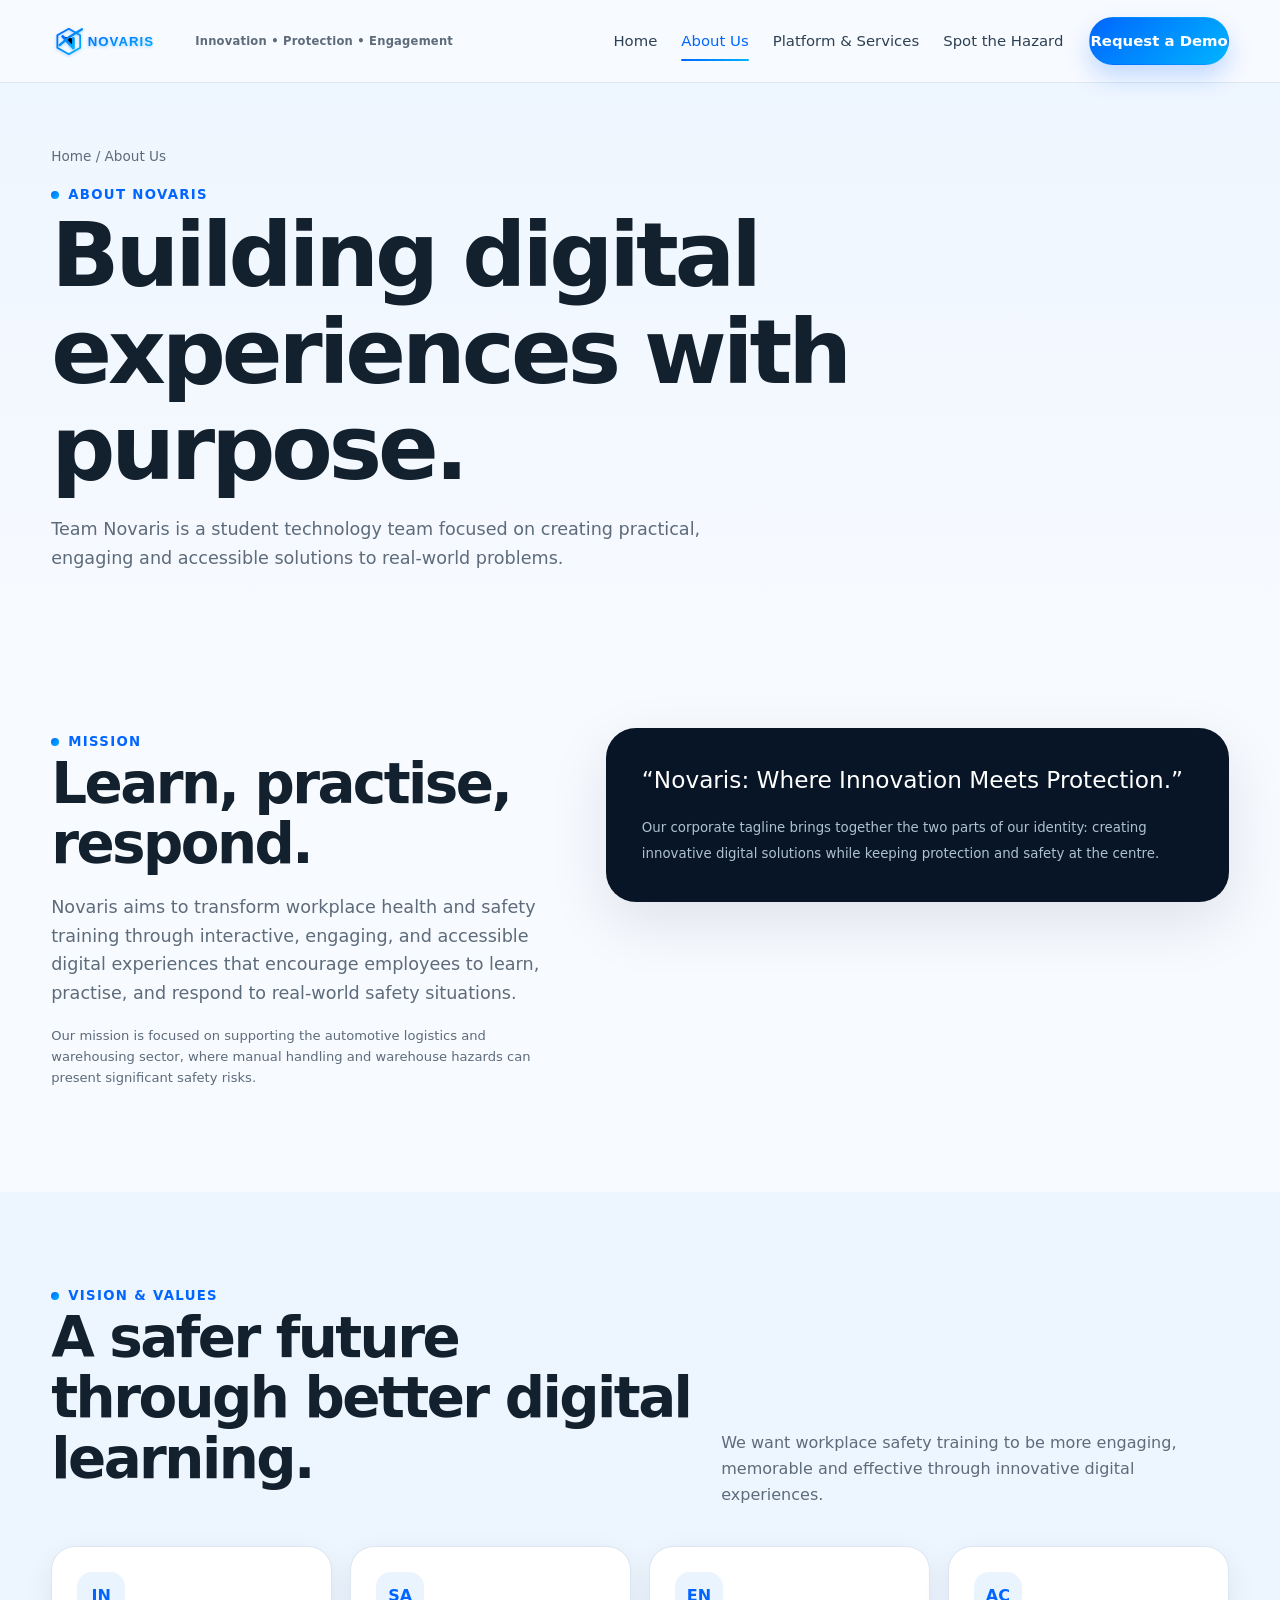
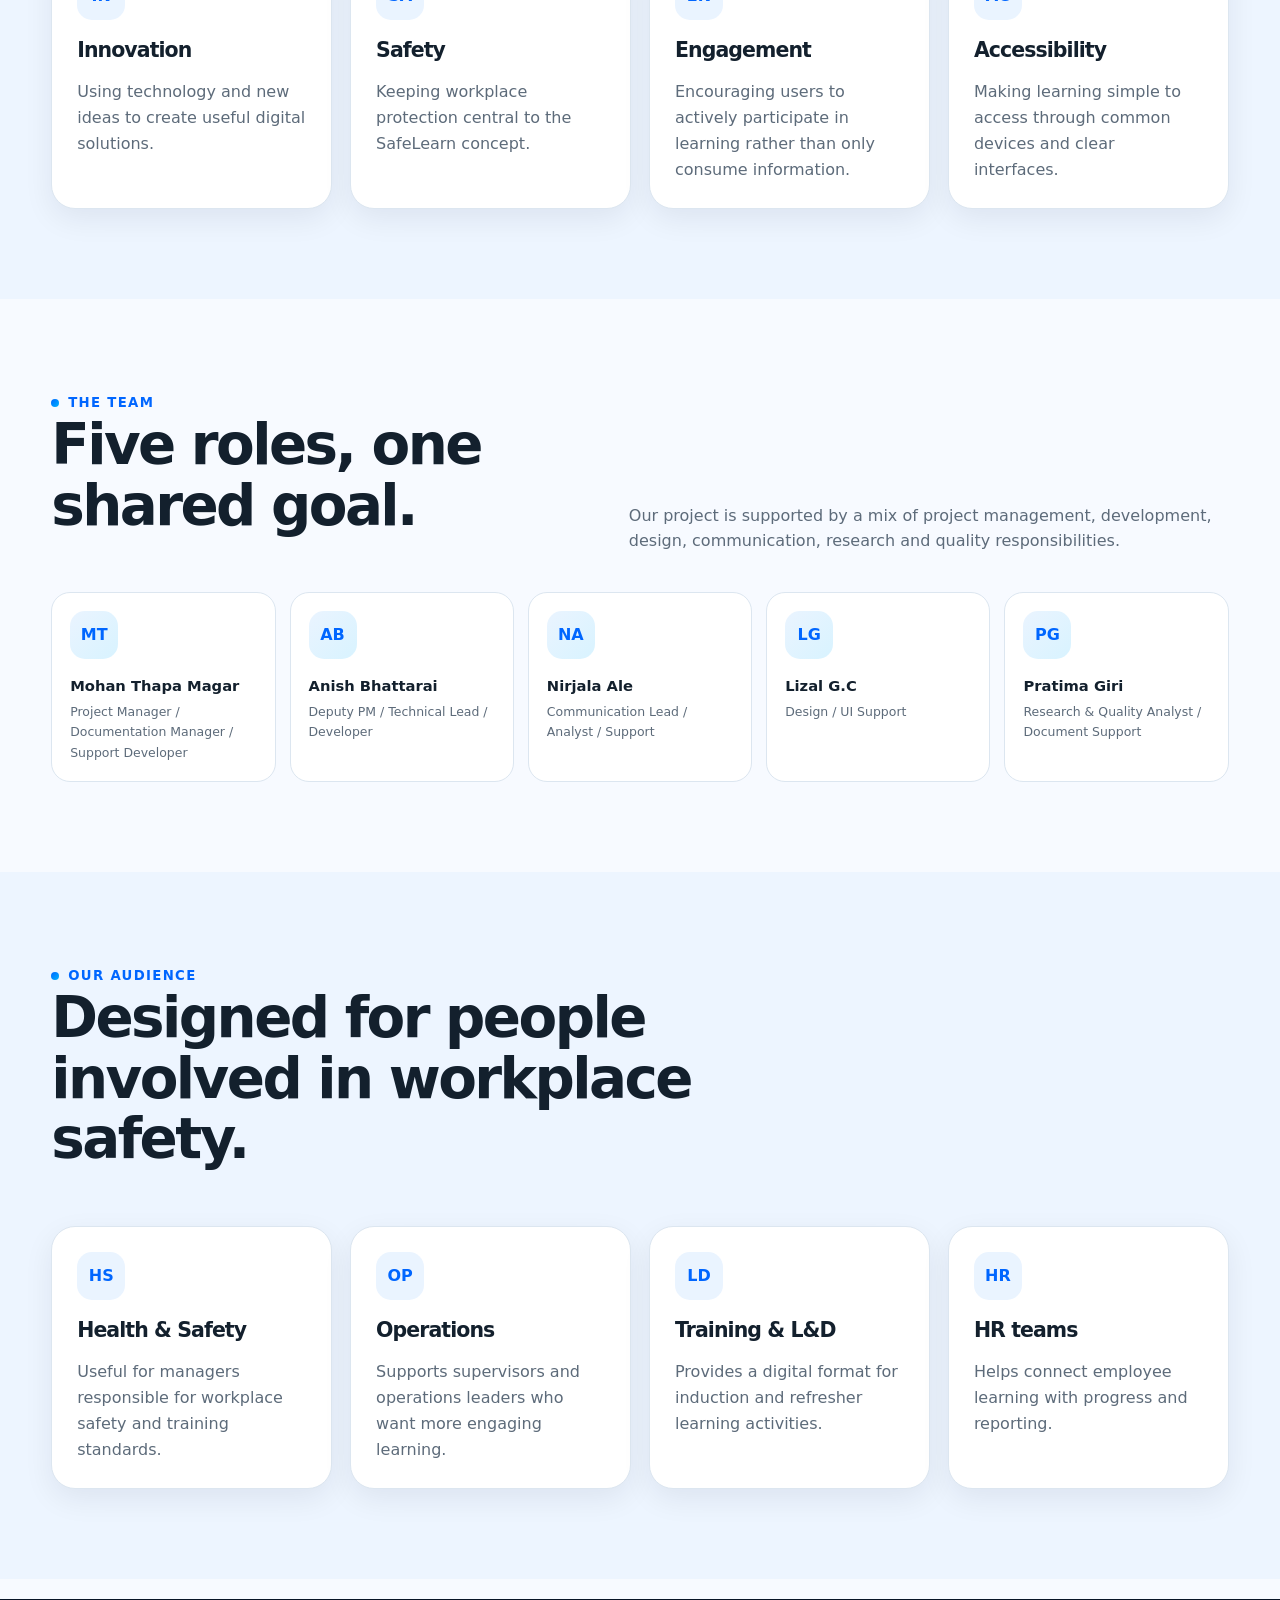
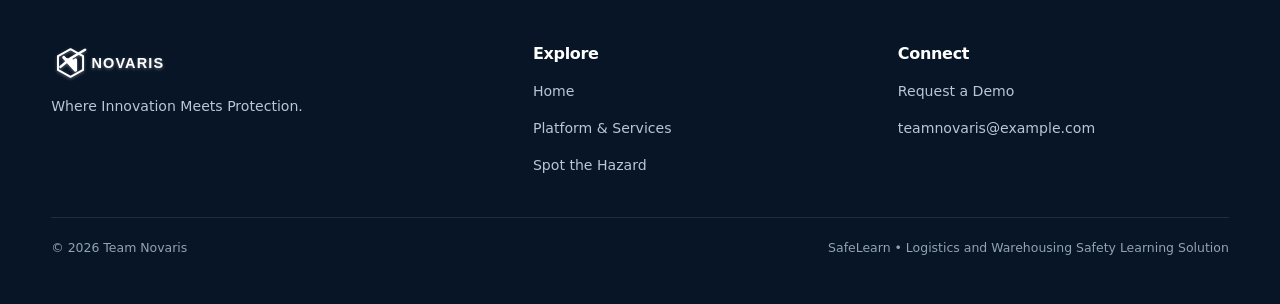
==== about.html @ fcd4462e "First commit" ====
<!doctype html>
<html lang="en"><head><meta charset="utf-8"><meta name="viewport" content="width=device-width,initial-scale=1"><title>About Us | Novaris</title><meta name="description" content="Learn about Team Novaris, its mission, vision and values."><link rel="icon" href="assets/novaris-icon.svg" type="image/svg+xml"><link rel="stylesheet" href="css/style.css"></head>
<body><a class="skip" href="#main">Skip to content</a>
<header class="nav"><div class="container nav-inner"><a class="brand" href="index.html"><img src="assets/novaris-logo.svg" alt="Novaris"><span class="brand-sub">Innovation • Protection • Engagement</span></a><button class="menu-btn" aria-label="Open navigation" aria-expanded="false">☰</button><nav class="nav-links"><a href="index.html">Home</a><a href="about.html" aria-current="page">About Us</a><a href="platform.html">Platform & Services</a><a href="campaign.html">Spot the Hazard</a><a class="btn btn-primary nav-cta" href="contact.html">Request a Demo</a></nav></div></header>
<main id="main">
<section class="page-hero"><div class="container"><div class="breadcrumb">Home / About Us</div><div class="eyebrow">About Novaris</div><h1>Building digital experiences with purpose.</h1><p class="lead">Team Novaris is a student technology team focused on creating practical, engaging and accessible solutions to real-world problems.</p></div></section>
<section class="section"><div class="container split"><div class="reveal"><div class="eyebrow">Mission</div><h2>Learn, practise, respond.</h2><p class="lead">Novaris aims to transform workplace health and safety training through interactive, engaging, and accessible digital experiences that encourage employees to learn, practise, and respond to real-world safety situations.</p><p class="note">Our mission is focused on supporting the automotive logistics and warehousing sector, where manual handling and warehouse hazards can present significant safety risks.</p></div><div class="quote reveal"><p>“Novaris: Where Innovation Meets Protection.”</p><small>Our corporate tagline brings together the two parts of our identity: creating innovative digital solutions while keeping protection and safety at the centre.</small></div></div></section>
<section class="section soft"><div class="container"><div class="section-head reveal"><div><div class="eyebrow">Vision & values</div><h2>A safer future through better digital learning.</h2></div><p>We want workplace safety training to be more engaging, memorable and effective through innovative digital experiences.</p></div><div class="cards-4"><article class="card reveal"><div class="icon">IN</div><h3>Innovation</h3><p>Using technology and new ideas to create useful digital solutions.</p></article><article class="card reveal"><div class="icon">SA</div><h3>Safety</h3><p>Keeping workplace protection central to the SafeLearn concept.</p></article><article class="card reveal"><div class="icon">EN</div><h3>Engagement</h3><p>Encouraging users to actively participate in learning rather than only consume information.</p></article><article class="card reveal"><div class="icon">AC</div><h3>Accessibility</h3><p>Making learning simple to access through common devices and clear interfaces.</p></article></div></div></section>
<section class="section"><div class="container"><div class="section-head reveal"><div><div class="eyebrow">The team</div><h2>Five roles, one shared goal.</h2></div><p>Our project is supported by a mix of project management, development, design, communication, research and quality responsibilities.</p></div><div class="team-grid"><article class="person reveal"><div class="avatar">MT</div><strong>Mohan Thapa Magar</strong><span>Project Manager / Documentation Manager / Support Developer</span></article><article class="person reveal"><div class="avatar">AB</div><strong>Anish Bhattarai</strong><span>Deputy PM / Technical Lead / Developer</span></article><article class="person reveal"><div class="avatar">NA</div><strong>Nirjala Ale</strong><span>Communication Lead / Analyst / Support</span></article><article class="person reveal"><div class="avatar">LG</div><strong>Lizal G.C</strong><span>Design / UI Support</span></article><article class="person reveal"><div class="avatar">PG</div><strong>Pratima Giri</strong><span>Research & Quality Analyst / Document Support</span></article></div></div></section>
<section class="section soft"><div class="container"><div class="section-head reveal"><div><div class="eyebrow">Our audience</div><h2>Designed for people involved in workplace safety.</h2></div></div><div class="cards-4"><article class="card reveal"><div class="icon">HS</div><h3>Health & Safety</h3><p>Useful for managers responsible for workplace safety and training standards.</p></article><article class="card reveal"><div class="icon">OP</div><h3>Operations</h3><p>Supports supervisors and operations leaders who want more engaging learning.</p></article><article class="card reveal"><div class="icon">LD</div><h3>Training & L&amp;D</h3><p>Provides a digital format for induction and refresher learning activities.</p></article><article class="card reveal"><div class="icon">HR</div><h3>HR teams</h3><p>Helps connect employee learning with progress and reporting.</p></article></div></div></section>
</main>
<footer class="footer"><div class="container"><div class="footer-grid"><div class="footer-brand"><img src="assets/novaris-logo.svg" alt="Novaris"><p>Where Innovation Meets Protection.</p></div><div><h3>Explore</h3><p><a href="index.html">Home</a></p><p><a href="platform.html">Platform & Services</a></p><p><a href="campaign.html">Spot the Hazard</a></p></div><div><h3>Connect</h3><p><a href="contact.html">Request a Demo</a></p><p><a href="mailto:teamnovaris@example.com">teamnovaris@example.com</a></p></div></div><div class="footer-bottom"><span>© <span id="year"></span> Team Novaris</span><span>SafeLearn • Logistics and Warehousing Safety Learning Solution</span></div></div></footer><script src="js/main.js"></script></body></html>
---- css/style.css ----
:root{
  --blue:#0066ff;
  --cyan:#00b4ff;
  --navy:#081526;
  --ink:#13202d;
  --muted:#5d6b7a;
  --bg:#f7faff;
  --panel:#ffffff;
  --line:#dce6f0;
  --soft:#eaf4ff;
  --soft2:#eef8ff;
  --success:#16794b;
  --shadow:0 20px 60px rgba(8,21,38,.10);
  --shadow-sm:0 10px 30px rgba(8,21,38,.07);
  --radius:24px;
  --max:1180px;
}
*{box-sizing:border-box}
html{scroll-behavior:smooth}
body{margin:0;background:var(--bg);color:var(--ink);font-family:Inter,ui-sans-serif,system-ui,-apple-system,BlinkMacSystemFont,"Segoe UI",sans-serif;line-height:1.62}
body.nav-open{overflow:hidden}
a{color:inherit;text-decoration:none}
button,input,textarea,select{font:inherit}
img{max-width:100%;display:block}
.container{width:min(92%,var(--max));margin:0 auto}
.skip{position:absolute;left:-9999px;top:10px}.skip:focus{left:10px;z-index:99;background:#fff;padding:10px;border-radius:8px}

.nav{position:sticky;top:0;z-index:40;background:rgba(247,250,255,.90);backdrop-filter:blur(16px);border-bottom:1px solid rgba(220,230,240,.92)}
.nav-inner{height:82px;display:flex;align-items:center;justify-content:space-between;gap:24px}
.brand{display:flex;align-items:center;gap:12px;font-weight:900;letter-spacing:-.03em}.brand img{width:132px;height:auto}.brand-sub{font-size:.72rem;color:var(--muted);font-weight:650;letter-spacing:.02em}
.nav-links{display:flex;align-items:center;gap:24px;color:#2e4053;font-size:.93rem}.nav-links a{position:relative;padding:8px 0}.nav-links a:hover,.nav-links a[aria-current="page"]{color:var(--blue)}.nav-links a[aria-current="page"]::after{content:"";position:absolute;left:0;right:0;bottom:0;height:2px;background:linear-gradient(90deg,var(--blue),var(--cyan));border-radius:99px}
.nav-cta{margin-left:2px}.menu-btn{display:none;border:0;background:transparent;font-size:1.6rem;color:var(--navy);cursor:pointer}
.btn{display:inline-flex;align-items:center;justify-content:center;gap:9px;min-height:48px;padding:12px 19px;border-radius:999px;border:1px solid transparent;font-weight:800;cursor:pointer;transition:transform .18s ease,box-shadow .18s ease,background .18s ease,border-color .18s ease}.btn:hover{transform:translateY(-1px)}.btn-primary{color:#fff;background:linear-gradient(135deg,var(--blue),var(--cyan));box-shadow:0 12px 25px rgba(0,102,255,.22)}.btn-primary:hover{box-shadow:0 15px 30px rgba(0,102,255,.28)}.btn-outline{background:#fff;border-color:var(--line)}.btn-outline:hover{border-color:#b6cee4}.btn-ghost{background:transparent}
.hero{position:relative;overflow:hidden;padding:86px 0 70px;background:linear-gradient(180deg,#f8fbff 0%,#eef6ff 100%)}.hero::before,.hero::after{content:"";position:absolute;border:1px solid rgba(0,102,255,.08);transform:rotate(20deg);border-radius:28px}.hero::before{width:220px;height:220px;right:3%;top:12%}.hero::after{width:150px;height:150px;left:4%;bottom:-60px}
.hero-grid{display:grid;grid-template-columns:1.08fr .92fr;gap:58px;align-items:center;position:relative;z-index:1}.eyebrow{display:inline-flex;align-items:center;gap:9px;color:var(--blue);font-size:.83rem;font-weight:900;letter-spacing:.10em;text-transform:uppercase}.eyebrow::before{content:"";width:8px;height:8px;border-radius:50%;background:linear-gradient(135deg,var(--blue),var(--cyan))}
h1,h2,h3{line-height:1.08;letter-spacing:-.045em;margin:0 0 18px}h1{font-size:clamp(3.2rem,7vw,5.9rem);max-width:820px}h2{font-size:clamp(2.2rem,4.4vw,3.65rem)}h3{font-size:1.28rem}.lead{max-width:700px;font-size:1.10rem;color:var(--muted)}
.actions{display:flex;flex-wrap:wrap;gap:12px;margin-top:28px}.note{margin-top:16px;font-size:.82rem;color:var(--muted)}
.hero-visual{background:var(--navy);border-radius:32px;padding:24px;box-shadow:var(--shadow);overflow:hidden;position:relative}.hero-visual::after{content:"";position:absolute;width:180px;height:180px;border-radius:50%;right:-60px;top:-70px;background:linear-gradient(135deg,var(--blue),var(--cyan));opacity:.75}.visual-head{display:flex;justify-content:space-between;align-items:center;position:relative;z-index:2;color:white}.visual-head strong{font-size:1.05rem}.status{display:inline-flex;align-items:center;gap:8px;border-radius:999px;padding:7px 11px;background:rgba(255,255,255,.10);border:1px solid rgba(255,255,255,.14);font-size:.77rem}.status i{width:7px;height:7px;border-radius:50%;background:#63e39d;display:inline-block}
.dashboard{margin-top:22px;background:#f7fbff;border-radius:23px;padding:18px;color:var(--ink);position:relative;z-index:2}.dashboard-top{display:flex;justify-content:space-between;gap:14px;align-items:center}.dashboard-top small{color:var(--muted)}.xp{font-weight:900;color:var(--blue)}.kpi-grid{display:grid;grid-template-columns:repeat(3,1fr);gap:10px;margin-top:16px}.kpi{border:1px solid var(--line);border-radius:15px;padding:14px;background:#fff}.kpi strong{display:block;font-size:1.35rem}.kpi span{font-size:.76rem;color:var(--muted)}.module-list{display:grid;gap:9px;margin-top:16px}.module-row{display:flex;align-items:center;gap:11px;border:1px solid var(--line);border-radius:14px;background:#fff;padding:11px 12px}.module-icon{width:33px;height:33px;border-radius:11px;background:var(--soft);display:grid;place-items:center;color:var(--blue);font-weight:900}.module-row strong{font-size:.82rem}.module-row span{margin-left:auto;font-size:.75rem;color:var(--success);font-weight:800}
.section{padding:90px 0}.section.soft{background:#edf5ff}.section-head{display:flex;justify-content:space-between;align-items:end;gap:30px;margin-bottom:38px}.section-head > div:first-child{max-width:640px}.section-head p{max-width:600px;color:var(--muted);margin:0}.center{text-align:center}.center p{margin-left:auto;margin-right:auto}
.cards-3{display:grid;grid-template-columns:repeat(3,1fr);gap:18px}.cards-4{display:grid;grid-template-columns:repeat(4,1fr);gap:18px}.card{background:var(--panel);border:1px solid var(--line);border-radius:var(--radius);padding:25px;box-shadow:var(--shadow-sm)}.icon{width:48px;height:48px;border-radius:15px;background:var(--soft);color:var(--blue);display:grid;place-items:center;font-weight:900;margin-bottom:19px}.card p{color:var(--muted);margin:0}.card small{color:var(--muted)}
.stats{display:grid;grid-template-columns:repeat(4,1fr);background:var(--line);gap:1px;border:1px solid var(--line);border-radius:22px;overflow:hidden}.stat{background:#fff;padding:24px}.stat strong{display:block;font-size:2.2rem;letter-spacing:-.04em}.stat span{color:var(--muted);font-size:.9rem}
.product-grid{display:grid;grid-template-columns:1.05fr .95fr;gap:24px;align-items:stretch}.product-shot{background:var(--navy);border-radius:28px;overflow:hidden;box-shadow:var(--shadow)}.browser-bar{padding:12px 17px;display:flex;align-items:center;gap:7px;color:#e7eef7;font-size:.82rem;border-bottom:1px solid rgba(255,255,255,.08)}.browser-dot{width:8px;height:8px;border-radius:50%;background:#718196}.browser-title{margin-left:7px;opacity:.82}.screen{padding:20px;background:#f7fbff;min-height:360px}.screen-grid{display:grid;grid-template-columns:95px 1fr;gap:13px}.side{background:#10243a;border-radius:16px;padding:13px;color:#c9d7e5}.side b{display:block;color:#fff;font-size:.84rem;margin-bottom:15px}.side div{font-size:.72rem;padding:8px 6px;border-radius:10px;margin-bottom:4px}.side div.active{background:rgba(255,255,255,.10);color:#fff}.screen-main{display:grid;gap:12px}.screen-welcome{background:#fff;border:1px solid var(--line);border-radius:16px;padding:16px;display:flex;justify-content:space-between;gap:16px}.screen-welcome strong{font-size:1.05rem}.screen-welcome span{font-weight:900;color:var(--blue)}.mini-grid{display:grid;grid-template-columns:repeat(3,1fr);gap:10px}.mini{background:#fff;border:1px solid var(--line);border-radius:14px;padding:12px}.mini b{display:block;font-size:1.1rem}.mini span{font-size:.7rem;color:var(--muted)}.progress{background:#fff;border:1px solid var(--line);border-radius:16px;padding:14px}.bar{height:9px;border-radius:999px;background:#e6edf4;overflow:hidden;margin-top:10px}.bar i{display:block;height:100%;width:72%;background:linear-gradient(90deg,var(--blue),var(--cyan));border-radius:999px}
.feature-list{display:grid;gap:14px}.feature{display:flex;gap:13px;align-items:flex-start}.feature-mark{width:30px;height:30px;border-radius:50%;background:#e4f0ff;color:var(--blue);display:grid;place-items:center;flex:none;font-size:.82rem;font-weight:900}.feature strong{display:block;margin-bottom:4px}.feature p{color:var(--muted);margin:0}
.team-grid{display:grid;grid-template-columns:repeat(5,1fr);gap:14px}.person{background:#fff;border:1px solid var(--line);border-radius:19px;padding:18px}.avatar{width:48px;height:48px;border-radius:15px;background:linear-gradient(135deg,#eaf4ff,#d8f3ff);display:grid;place-items:center;color:var(--blue);font-weight:900;margin-bottom:15px}.person strong{display:block;font-size:.92rem}.person span{display:block;color:var(--muted);font-size:.78rem;margin-top:4px}
.split{display:grid;grid-template-columns:.9fr 1.1fr;gap:45px;align-items:start}.quote{background:var(--navy);color:#fff;border-radius:30px;padding:36px;box-shadow:var(--shadow)}.quote p{font-size:1.45rem;line-height:1.38;margin:0 0 18px}.quote small{color:#afc0d1}.check-grid{display:grid;gap:14px}.check{display:flex;gap:12px;align-items:flex-start}.check b{display:block}.check p{margin:3px 0 0;color:var(--muted);font-size:.92rem}.checkmark{width:28px;height:28px;border-radius:50%;background:#e4f7ee;color:var(--success);display:grid;place-items:center;flex:none;font-weight:900}
.campaign{background:linear-gradient(135deg,#061321,#12375e);color:#fff;border-radius:32px;padding:35px;overflow:hidden;position:relative}.campaign::after{content:"";position:absolute;width:260px;height:260px;right:-85px;top:-100px;border:40px solid rgba(0,180,255,.12);border-radius:50%}.campaign-grid{display:grid;grid-template-columns:.92fr 1.08fr;gap:30px;align-items:center;position:relative;z-index:1}.campaign p{color:#bfd1e4}.hazard-board{background:#f6faff;border-radius:22px;padding:17px;color:var(--ink)}.hazard-scene{position:relative;height:270px;border:2px solid #d7e4ef;border-radius:16px;background:linear-gradient(#f2f7fb 0 58%,#dce6ef 58% 100%);overflow:hidden}.warehouse-wall{position:absolute;inset:0 0 42% 0;background:repeating-linear-gradient(90deg,rgba(121,146,171,.18) 0 1px,transparent 1px 65px)}.floor-line{position:absolute;left:6%;right:6%;bottom:22%;height:5px;background:#bdc9d6;opacity:.85}.rack{position:absolute;width:125px;height:125px;border:7px solid #586b7e;border-top-width:8px;left:11%;top:13%;box-shadow:inset 0 -34px 0 rgba(255,255,255,.55)}.rack::before,.rack::after{content:"";position:absolute;top:42px;left:-7px;right:-7px;height:7px;background:#586b7e}.rack::after{top:83px}.box{position:absolute;width:28px;height:23px;background:#b8894a;border:2px solid #936c38}.box.b1{left:25%;top:31%}.box.b2{left:31%;top:30%}.box.b3{left:24%;top:46%}.pallet{position:absolute;right:12%;bottom:14%;width:125px;height:22px;background:#b78952;border:3px solid #8e6337;border-radius:4px}.load{position:absolute;right:19%;bottom:23%;width:65px;height:55px;background:#d29a58;border:3px solid #9a6a36}.person-shape{position:absolute;left:53%;bottom:18%;width:26px;height:75px;background:#2a516f;border-radius:10px 10px 7px 7px}.person-shape::before{content:"";position:absolute;width:25px;height:25px;border-radius:50%;background:#e1b38a;left:1px;top:-23px}.spill{position:absolute;left:70%;bottom:18%;width:72px;height:30px;background:rgba(41,124,195,.34);border-radius:50%;filter:blur(.3px)}.cable{position:absolute;left:42%;bottom:13%;width:115px;height:5px;background:#1b2732;border-radius:99px;transform:rotate(12deg)}.smoke{position:absolute;right:35%;top:22%;width:80px;height:48px;border-radius:50%;background:rgba(130,143,155,.28)}
.hotspot{position:absolute;width:34px;height:34px;border-radius:50%;border:3px solid #fff;background:var(--blue);color:#fff;font-weight:900;display:grid;place-items:center;cursor:pointer;box-shadow:0 7px 18px rgba(0,0,0,.16);transition:.18s}.hotspot:hover{transform:scale(1.06)}.hotspot.found{background:var(--success)}.hotspot.h1{left:67%;bottom:31%}.hotspot.h2{left:39%;bottom:10%}.hotspot.h3{left:24%;top:22%}.hotspot.h4{right:9%;bottom:27%}.hotspot.h5{right:31%;top:17%}
.campaign-controls{display:flex;justify-content:space-between;align-items:center;gap:12px;margin-top:12px}.campaign-score{font-weight:900;color:var(--blue);font-size:.9rem}.hazard-info{min-height:42px;margin-top:10px;color:var(--muted);font-size:.84rem}.tiny{font-size:.75rem;color:var(--muted)}
.form-grid{display:grid;grid-template-columns:1fr 1fr;gap:15px}.form-card{background:#fff;border:1px solid var(--line);border-radius:25px;padding:26px;box-shadow:var(--shadow-sm)}.field{display:grid;gap:7px}.field.full{grid-column:1/-1}.field label{font-size:.88rem;font-weight:800}.field input,.field textarea,.field select{width:100%;padding:13px 14px;border:1px solid var(--line);border-radius:13px;background:#fbfdff;color:var(--ink);outline:none}.field input:focus,.field textarea:focus,.field select:focus{border-color:#7eb5ff;box-shadow:0 0 0 4px rgba(0,102,255,.09)}.field textarea{min-height:135px;resize:vertical}.form-actions{display:flex;align-items:center;justify-content:space-between;gap:14px;flex-wrap:wrap}.form-status{font-size:.85rem;color:var(--success);font-weight:750}.contact-box{display:grid;gap:13px}.contact-item{padding:15px 17px;background:#fff;border:1px solid var(--line);border-radius:16px}.contact-item span{display:block;color:var(--muted);font-size:.78rem}.contact-item strong{display:block;margin-top:3px}
.breadcrumb{font-size:.85rem;color:var(--muted);margin-bottom:14px}.page-hero{padding:62px 0 48px;background:linear-gradient(180deg,#eef6ff 0%,#f7faff 100%)}
.footer{background:var(--navy);color:#fff;margin-top:20px;padding:46px 0}.footer-grid{display:grid;grid-template-columns:1.15fr .85fr .85fr;gap:34px}.footer h3{font-size:1rem;letter-spacing:-.02em}.footer p,.footer a{color:#b8c6d5;font-size:.88rem}.footer a:hover{color:#fff}.footer-brand img{width:145px;filter:brightness(0) invert(1);margin-bottom:14px}.footer-bottom{display:flex;justify-content:space-between;gap:20px;flex-wrap:wrap;border-top:1px solid rgba(255,255,255,.10);margin-top:26px;padding-top:20px;color:#90a2b6;font-size:.78rem}
.fade-up{animation:fadeUp .65s ease both}@keyframes fadeUp{from{opacity:0;transform:translateY(10px)}to{opacity:1;transform:none}}
.reveal{opacity:0;transform:translateY(18px);transition:opacity .7s ease,transform .7s ease}.reveal.is-visible{opacity:1;transform:none}
@media(max-width:980px){.hero-grid,.product-grid,.split,.campaign-grid{grid-template-columns:1fr}.cards-4{grid-template-columns:repeat(2,1fr)}.team-grid{grid-template-columns:repeat(2,1fr)}.footer-grid{grid-template-columns:1fr 1fr}.section-head{display:block}.section-head p{margin-top:14px}.nav-links{display:none;position:fixed;top:82px;left:0;right:0;bottom:0;background:rgba(247,250,255,.98);padding:26px 4%;flex-direction:column;align-items:flex-start;gap:18px}.nav-links.open{display:flex}.menu-btn{display:block}.nav-cta{margin-left:0}.topbar{display:none}}
@media(max-width:650px){.hero{padding:62px 0 50px}h1{font-size:3rem}.section{padding:70px 0}.cards-3,.cards-4,.stats{grid-template-columns:1fr}.team-grid{grid-template-columns:1fr}.form-grid{grid-template-columns:1fr}.field.full{grid-column:auto}.footer-grid{grid-template-columns:1fr}.kpi-grid,.mini-grid{grid-template-columns:1fr}.screen-grid{grid-template-columns:1fr}.side{display:none}.hazard-scene{height:245px}.hero-visual{padding:18px}.brand-sub{display:none}}
@media(prefers-reduced-motion:reduce){html{scroll-behavior:auto}.fade-up,.reveal{animation:none;transition:none}}


/* Campaign concept card */
.campaign-card{background:linear-gradient(145deg,#081526,#0d3158);color:#fff;border-radius:24px;padding:32px;min-height:260px;display:flex;flex-direction:column;justify-content:center;box-shadow:0 18px 45px rgba(7,27,48,.18)}
.campaign-card h3{font-size:2rem;margin:8px 0 10px}.campaign-card p{color:#d9e7f5}.campaign-number{font-size:4rem;font-weight:800;line-height:1;opacity:.28}.campaign-tags{display:flex;gap:8px;flex-wrap:wrap;margin-top:16px}.campaign-tags span{border:1px solid rgba(255,255,255,.22);border-radius:999px;padding:7px 11px;font-size:.78rem;color:#e9f3fb}.campaign-card hr{width:100%;border:0;border-top:1px solid rgba(255,255,255,.15);margin:18px 0}
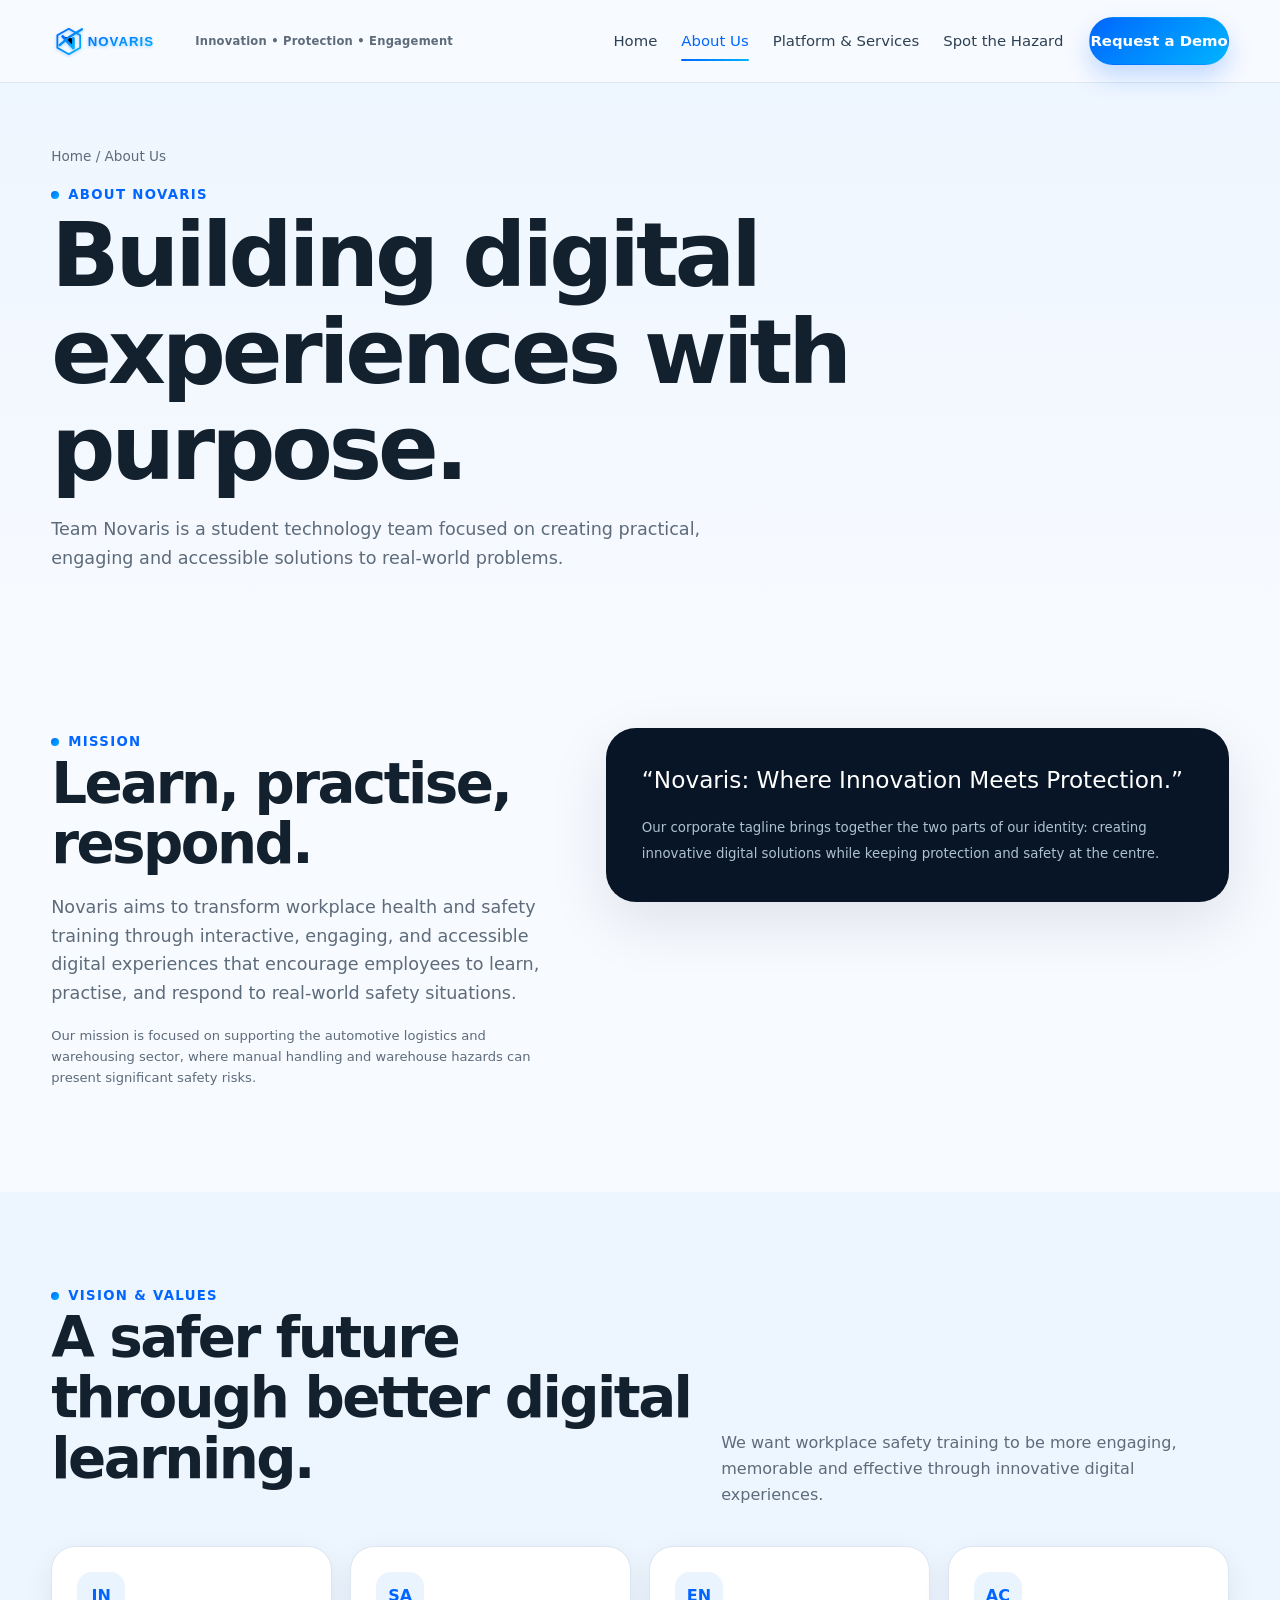
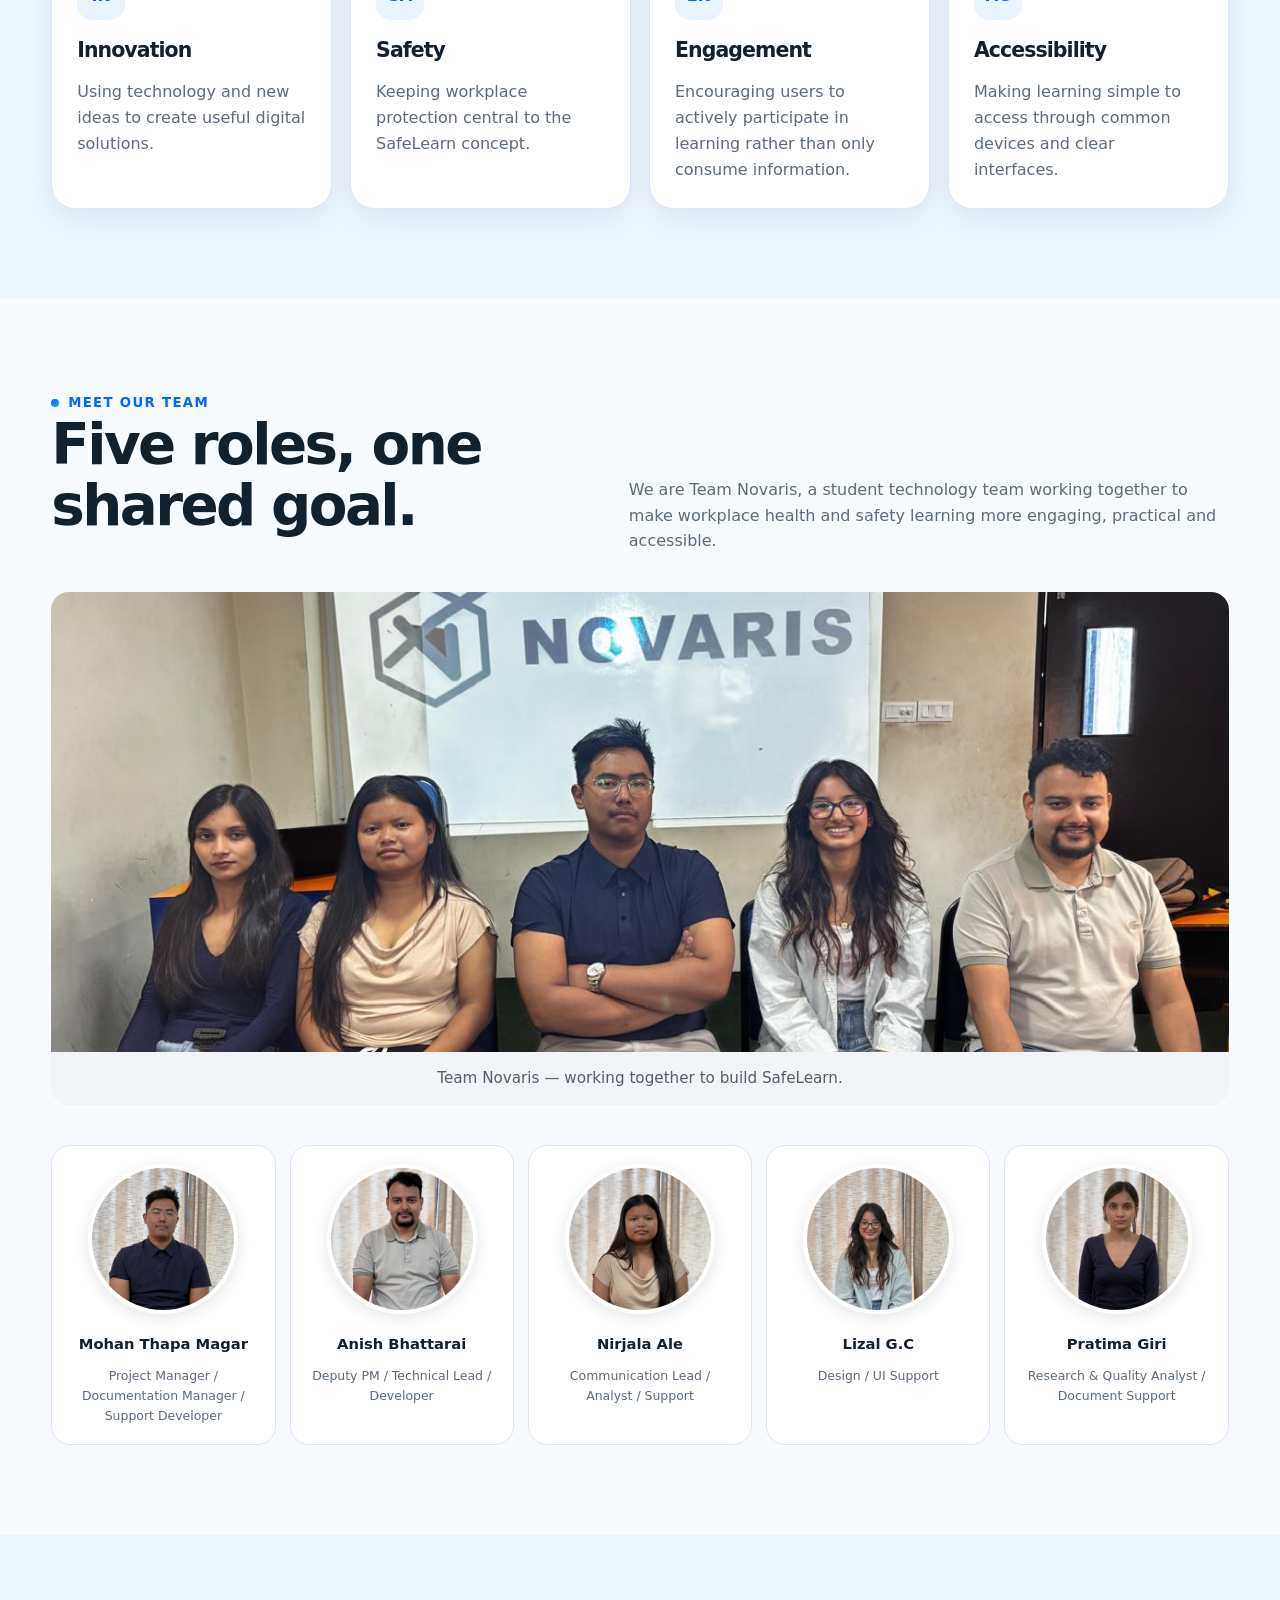
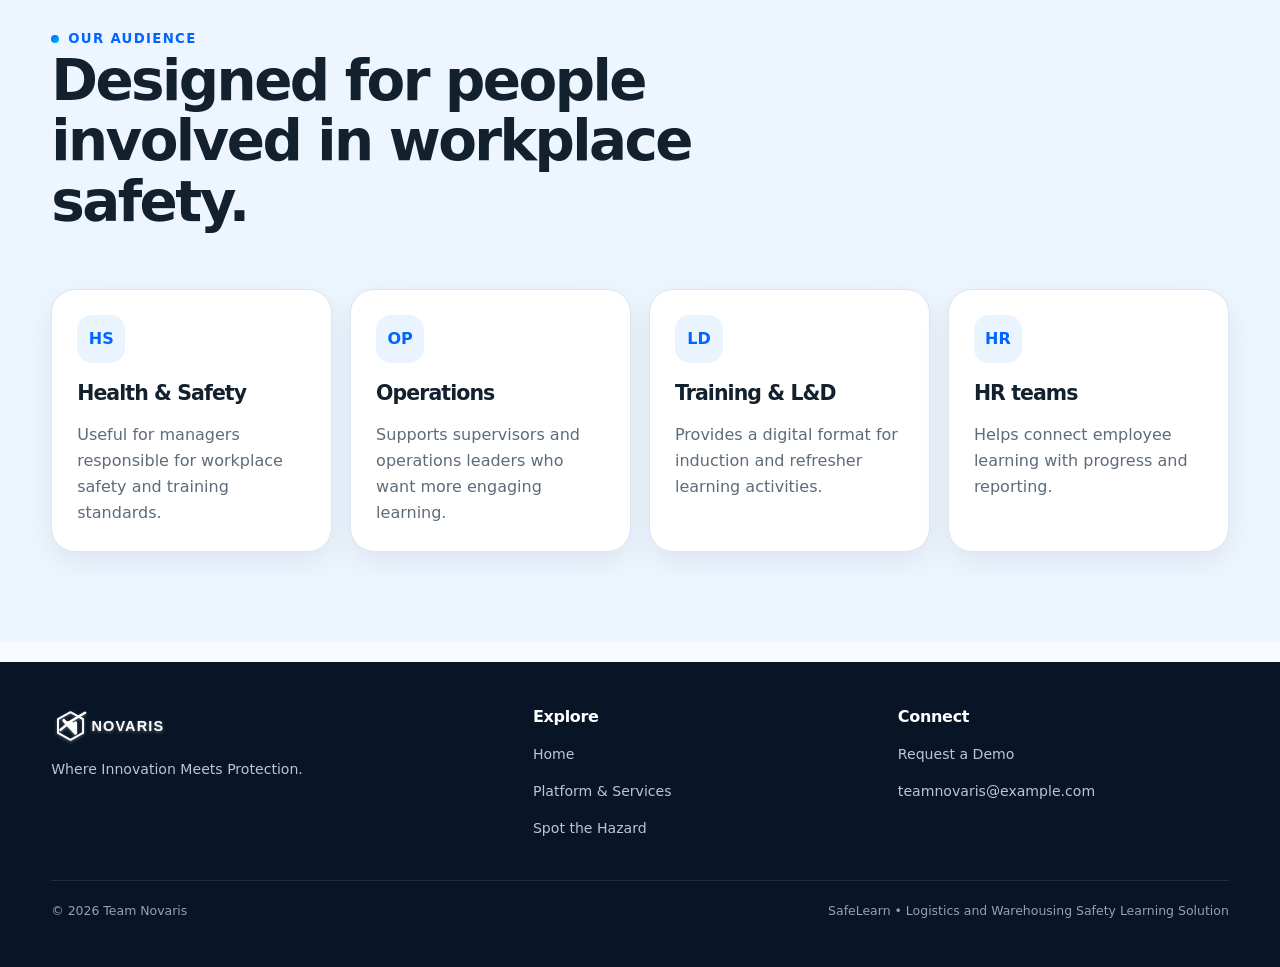
==== commit 8429dda6: "Finalize website design and add team photos" ====
--- a/about.html
+++ b/about.html
@@ -6,7 +6,105 @@
 <section class="page-hero"><div class="container"><div class="breadcrumb">Home / About Us</div><div class="eyebrow">About Novaris</div><h1>Building digital experiences with purpose.</h1><p class="lead">Team Novaris is a student technology team focused on creating practical, engaging and accessible solutions to real-world problems.</p></div></section>
 <section class="section"><div class="container split"><div class="reveal"><div class="eyebrow">Mission</div><h2>Learn, practise, respond.</h2><p class="lead">Novaris aims to transform workplace health and safety training through interactive, engaging, and accessible digital experiences that encourage employees to learn, practise, and respond to real-world safety situations.</p><p class="note">Our mission is focused on supporting the automotive logistics and warehousing sector, where manual handling and warehouse hazards can present significant safety risks.</p></div><div class="quote reveal"><p>“Novaris: Where Innovation Meets Protection.”</p><small>Our corporate tagline brings together the two parts of our identity: creating innovative digital solutions while keeping protection and safety at the centre.</small></div></div></section>
 <section class="section soft"><div class="container"><div class="section-head reveal"><div><div class="eyebrow">Vision & values</div><h2>A safer future through better digital learning.</h2></div><p>We want workplace safety training to be more engaging, memorable and effective through innovative digital experiences.</p></div><div class="cards-4"><article class="card reveal"><div class="icon">IN</div><h3>Innovation</h3><p>Using technology and new ideas to create useful digital solutions.</p></article><article class="card reveal"><div class="icon">SA</div><h3>Safety</h3><p>Keeping workplace protection central to the SafeLearn concept.</p></article><article class="card reveal"><div class="icon">EN</div><h3>Engagement</h3><p>Encouraging users to actively participate in learning rather than only consume information.</p></article><article class="card reveal"><div class="icon">AC</div><h3>Accessibility</h3><p>Making learning simple to access through common devices and clear interfaces.</p></article></div></div></section>
-<section class="section"><div class="container"><div class="section-head reveal"><div><div class="eyebrow">The team</div><h2>Five roles, one shared goal.</h2></div><p>Our project is supported by a mix of project management, development, design, communication, research and quality responsibilities.</p></div><div class="team-grid"><article class="person reveal"><div class="avatar">MT</div><strong>Mohan Thapa Magar</strong><span>Project Manager / Documentation Manager / Support Developer</span></article><article class="person reveal"><div class="avatar">AB</div><strong>Anish Bhattarai</strong><span>Deputy PM / Technical Lead / Developer</span></article><article class="person reveal"><div class="avatar">NA</div><strong>Nirjala Ale</strong><span>Communication Lead / Analyst / Support</span></article><article class="person reveal"><div class="avatar">LG</div><strong>Lizal G.C</strong><span>Design / UI Support</span></article><article class="person reveal"><div class="avatar">PG</div><strong>Pratima Giri</strong><span>Research & Quality Analyst / Document Support</span></article></div></div></section>
+<section class="section">
+  <div class="container">
+
+    <div class="section-head reveal">
+      <div>
+        <div class="eyebrow">Meet our team</div>
+        <h2>Five roles, one shared goal.</h2>
+      </div>
+      <p>
+        We are Team Novaris, a student technology team working together
+        to make workplace health and safety learning more engaging,
+        practical and accessible.
+      </p>
+    </div>
+
+    <!-- Whole team photograph -->
+    <figure class="team-group-photo reveal">
+      <img
+        src="assets/teamnovarisgroup.jpeg"
+        alt="The five members of Team Novaris"
+        loading="lazy"
+      >
+      <figcaption>
+        Team Novaris — working together to build SafeLearn.
+      </figcaption>
+    </figure>
+
+    <!-- Individual team member profiles -->
+    <div class="team-grid">
+
+      <article class="person reveal">
+        <img
+          class="person-photo"
+          src="assets/mohan.jpeg"
+          alt="Mohan Thapa Magar"
+          loading="lazy"
+        >
+        <strong>Mohan Thapa Magar</strong>
+        <span>
+          Project Manager / Documentation Manager / Support Developer
+        </span>
+      </article>
+
+      <article class="person reveal">
+        <img
+          class="person-photo"
+          src="assets/anish.jpeg"
+          alt="Anish Bhattarai"
+          loading="lazy"
+        >
+        <strong>Anish Bhattarai</strong>
+        <span>
+          Deputy PM / Technical Lead / Developer
+        </span>
+      </article>
+
+      <article class="person reveal">
+        <img
+          class="person-photo"
+          src="assets/nirjala.jpeg"
+          alt="Nirjala Ale"
+          loading="lazy"
+        >
+        <strong>Nirjala Ale</strong>
+        <span>
+          Communication Lead / Analyst / Support
+        </span>
+      </article>
+
+      <article class="person reveal">
+        <img
+          class="person-photo"
+          src="assets/lizal.jpeg"
+          alt="Lizal G.C"
+          loading="lazy"
+        >
+        <strong>Lizal G.C</strong>
+        <span>
+          Design / UI Support
+        </span>
+      </article>
+
+      <article class="person reveal">
+        <img
+          class="person-photo"
+          src="assets/pratima.jpeg"
+          alt="Pratima Giri"
+          loading="lazy"
+        >
+        <strong>Pratima Giri</strong>
+        <span>
+          Research &amp; Quality Analyst / Document Support
+        </span>
+      </article>
+
+    </div>
+  </div>
+</section>
+
 <section class="section soft"><div class="container"><div class="section-head reveal"><div><div class="eyebrow">Our audience</div><h2>Designed for people involved in workplace safety.</h2></div></div><div class="cards-4"><article class="card reveal"><div class="icon">HS</div><h3>Health & Safety</h3><p>Useful for managers responsible for workplace safety and training standards.</p></article><article class="card reveal"><div class="icon">OP</div><h3>Operations</h3><p>Supports supervisors and operations leaders who want more engaging learning.</p></article><article class="card reveal"><div class="icon">LD</div><h3>Training & L&amp;D</h3><p>Provides a digital format for induction and refresher learning activities.</p></article><article class="card reveal"><div class="icon">HR</div><h3>HR teams</h3><p>Helps connect employee learning with progress and reporting.</p></article></div></div></section>
 </main>
 <footer class="footer"><div class="container"><div class="footer-grid"><div class="footer-brand"><img src="assets/novaris-logo.svg" alt="Novaris"><p>Where Innovation Meets Protection.</p></div><div><h3>Explore</h3><p><a href="index.html">Home</a></p><p><a href="platform.html">Platform & Services</a></p><p><a href="campaign.html">Spot the Hazard</a></p></div><div><h3>Connect</h3><p><a href="contact.html">Request a Demo</a></p><p><a href="mailto:teamnovaris@example.com">teamnovaris@example.com</a></p></div></div><div class="footer-bottom"><span>© <span id="year"></span> Team Novaris</span><span>SafeLearn • Logistics and Warehousing Safety Learning Solution</span></div></div></footer><script src="js/main.js"></script></body></html>
--- a/css/style.css
+++ b/css/style.css
@@ -60,3 +60,153 @@
 /* Campaign concept card */
 .campaign-card{background:linear-gradient(145deg,#081526,#0d3158);color:#fff;border-radius:24px;padding:32px;min-height:260px;display:flex;flex-direction:column;justify-content:center;box-shadow:0 18px 45px rgba(7,27,48,.18)}
 .campaign-card h3{font-size:2rem;margin:8px 0 10px}.campaign-card p{color:#d9e7f5}.campaign-number{font-size:4rem;font-weight:800;line-height:1;opacity:.28}.campaign-tags{display:flex;gap:8px;flex-wrap:wrap;margin-top:16px}.campaign-tags span{border:1px solid rgba(255,255,255,.22);border-radius:999px;padding:7px 11px;font-size:.78rem;color:#e9f3fb}.campaign-card hr{width:100%;border:0;border-top:1px solid rgba(255,255,255,.15);margin:18px 0}
+
+/* Team Novaris group photograph */
+.team-group-photo {
+  margin: 0 0 40px;
+  overflow: hidden;
+  border-radius: 18px;
+  background: #f2f4f7;
+}
+
+.team-group-photo img {
+  display: block;
+  width: 100%;
+  max-height: 460px;
+  aspect-ratio: 16 / 7;
+  object-fit: cover;
+  object-position: center;
+}
+
+.team-group-photo figcaption {
+  padding: 14px 18px;
+  color: #555e6d;
+  font-size: 0.95rem;
+  text-align: center;
+}
+
+/* Individual member photographs */
+.person {
+  text-align: center;
+}
+
+.person-photo {
+  display: block;
+  width: 150px;
+  height: 150px;
+  margin: 0 auto 18px;
+  border-radius: 50%;
+  object-fit: cover;
+  object-position: center;
+  background: #e9edf2;
+  border: 4px solid #ffffff;
+  box-shadow: 0 4px 16px rgba(0, 0, 0, 0.10);
+}
+
+/* Keep long role descriptions readable */
+.person strong {
+  display: block;
+  margin-bottom: 10px;
+}
+
+.person span {
+  display: block;
+  line-height: 1.6;
+}
+
+/* Mobile layout */
+@media (max-width: 600px) {
+  .team-group-photo img {
+    aspect-ratio: 4 / 3;
+    max-height: 360px;
+  }
+
+  .team-group-photo {
+    margin-bottom: 30px;
+  }
+
+  .person-photo {
+    width: 125px;
+    height: 125px;
+  }
+}
+
+/* Team Novaris - mobile navigation improvements */
+@media (max-width: 980px) {
+  /* Give the navbar a solid background */
+  .nav {
+    background: #ffffff;
+    backdrop-filter: none;
+    border-bottom: 1px solid var(--line);
+    z-index: 1000;
+  }
+
+  /* Make the hamburger button visible */
+  .menu-btn {
+    display: inline-flex;
+    align-items: center;
+    justify-content: center;
+    padding: 8px 13px;
+    color: var(--navy);
+    background: var(--soft);
+    border: 1px solid var(--line);
+    border-radius: 10px;
+    cursor: pointer;
+  }
+
+  /* Dark dropdown menu */
+  .nav-links {
+    display: none;
+    position: fixed;
+    top: 82px;
+    left: 0;
+    right: 0;
+    bottom: auto;
+    max-height: calc(100vh - 82px);
+    overflow-y: auto;
+
+    flex-direction: column;
+    align-items: stretch;
+    gap: 6px;
+
+    padding: 18px 4% 24px;
+    background: #081526;
+    color: #ffffff;
+    border-top: 1px solid #263b55;
+    box-shadow: 0 12px 24px rgba(0, 0, 0, 0.22);
+    z-index: 1001;
+  }
+
+  /* Open menu when JavaScript adds the open class */
+  .nav-links.open {
+    display: flex;
+  }
+
+  /* Make each link easy to see and tap */
+  .nav-links a {
+    display: block;
+    width: 100%;
+    padding: 13px 15px;
+    color: #f4f8ff;
+    border-radius: 9px;
+  }
+
+  .nav-links a:hover,
+  .nav-links a[aria-current="page"] {
+    color: #ffffff;
+    background: #183452;
+  }
+
+  /* Remove the desktop underline in mobile view */
+  .nav-links a[aria-current="page"]::after {
+    display: none;
+  }
+
+  /* Keep the Request a Demo button prominent */
+  .nav-links .nav-cta {
+    width: 100%;
+    justify-content: center;
+    margin: 6px 0 0;
+  }
+}
+
